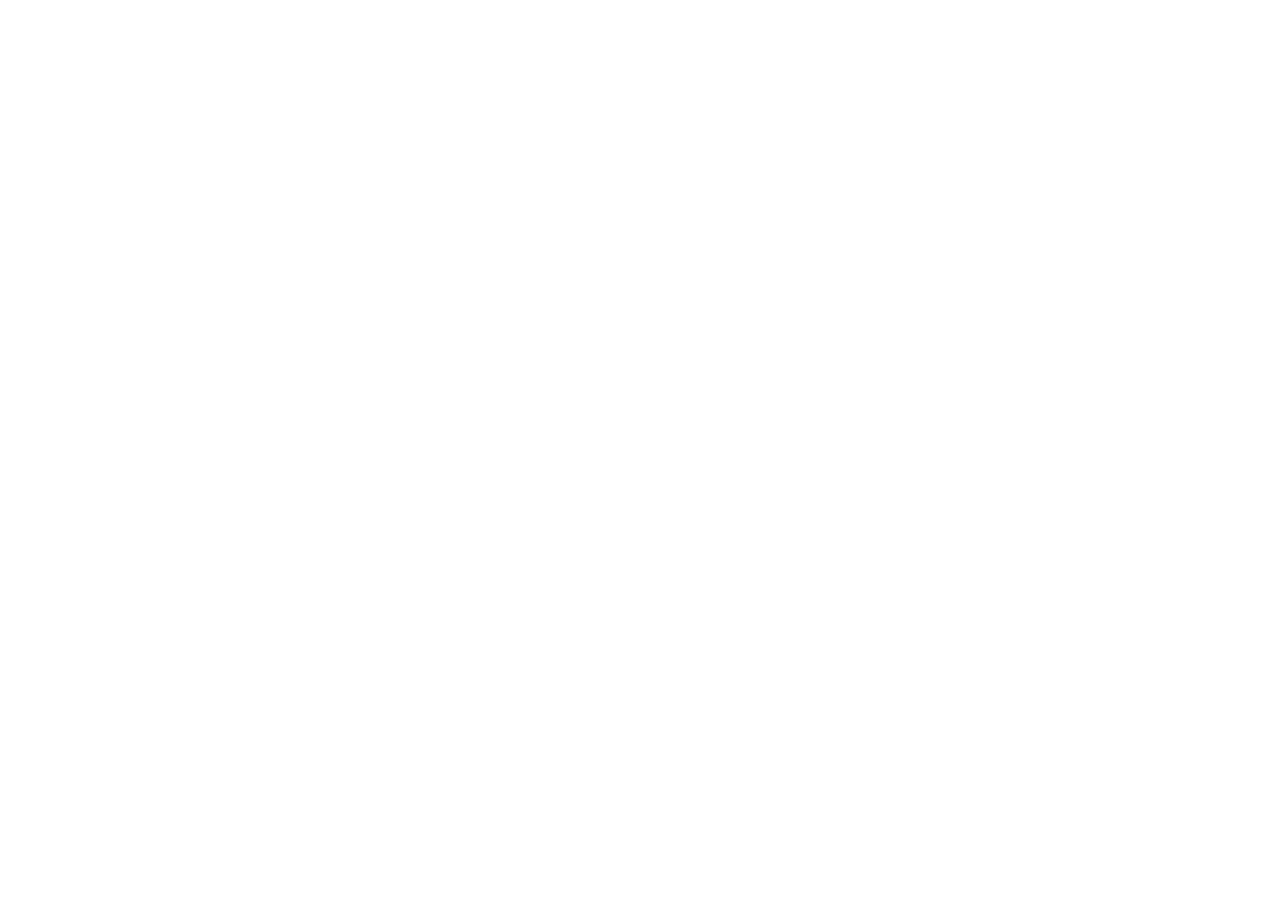
==== portfolio.html @ bcec1100 "Initial commit" ====
<!DOCTYPE html>
<html lang="en">
<head>
    <meta charset="UTF-8">
    <meta name="viewport" content="width=device-width, initial-scale=1.0">
    <title>Portfolio</title>
</head>
<body>
    
</body>
</html>
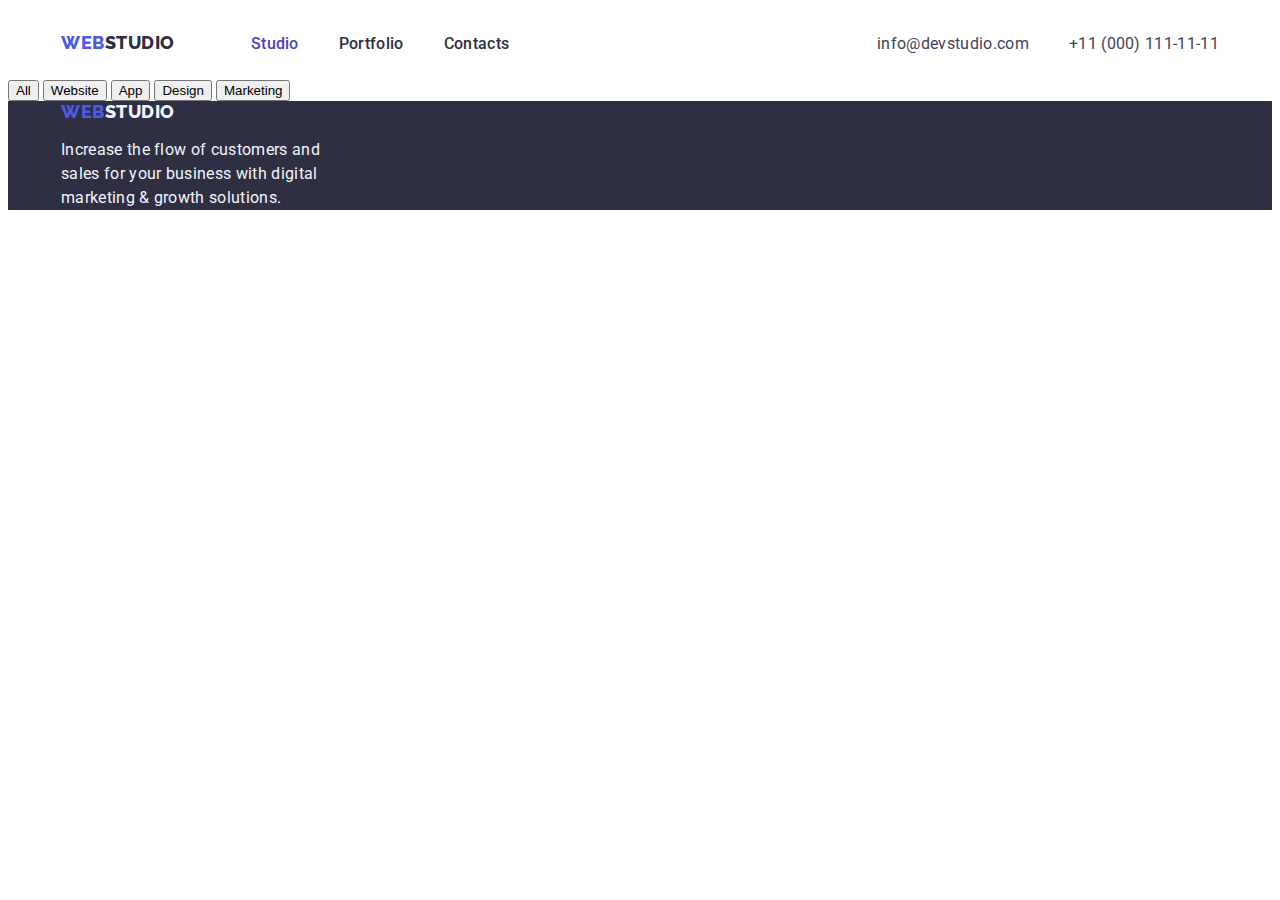
==== commit a6ce3c7a: "update css" ====
--- a/portfolio.html
+++ b/portfolio.html
@@ -1,11 +1,69 @@
 <!DOCTYPE html>
 <html lang="en">
+
 <head>
     <meta charset="UTF-8">
     <meta name="viewport" content="width=device-width, initial-scale=1.0">
-    <title>Portfolio</title>
+    <title>Studio</title>
+    <link <link rel="preconnect" href="https://fonts.googleapis.com" />
+    <link rel="preconnect" href="https://fonts.gstatic.com" crossorigin />
+    <link
+        href="https://fonts.googleapis.com/css2?family=Raleway:wght@800&family=Roboto:wght@400;500;700;900&display=swap"
+        rel="stylesheet" />
+    <link rel="stylesheet" href="./css/styles.css" />
+
 </head>
+
 <body>
-    
+    <header class="container d-flex header">
+        <div class="d-flex">
+
+            <a href="webstudio" class="web"><span>WEB</span><span class="studio-nav" </span>STUDIO</a>
+
+            <nav>
+
+                <ul class="social-link list">
+                    <li><a href="studio.html" class="social-link nav-link active">Studio</a></li>
+                    <li><a href="portfolio.html" class="social-link nav-link">Portfolio</a></li>
+                    <li><a href="#" class="social-link nav-link">Contacts</a></li>
+                </ul>
+            </nav>
+        </div>
+        <section class="contacts-info list">
+            <ul class="list">
+                <li><a href="mailto:info@devstudio.com" class="contacts-info">info@devstudio.com</a></li>
+                <li><a href="tel:+110001111111" class="contacts-info">+11 (000) 111-11-11</a></li>
+            </ul>
+        </section>
+
+    </header>
+    <main>
+        <section class="projects">
+            <div>
+                <button>All</button>
+                <button>Website</button>
+                <button>App</button>
+                <button>Design</button>
+                <button>Marketing</button>
+            </div>
+
+        </section>
+    </main>
+
+    <footer>
+        <section class="container">
+            <a href="webstudio" class="web"><span>WEB</span><span class="studio-footer">STUDIO</span></a>
+        
+            <p class="text">
+                Increase the flow of customers and <br />
+                sales for your business with digital <br />
+                marketing & growth solutions.
+            </p>
+        
+        </section>
+    </footer>
+        
+        
 </body>
+        
 </html>--- a/css/styles.css
+++ b/css/styles.css
@@ -0,0 +1,387 @@
+:root {
+    --IRIS: #4D5AE5;
+    --NAVY-BLUE: #2e2f42;
+    --SLATE: #434455;
+    --CLOUD: #f4f4fd;
+    --ocean:#4f42b5;
+    --light slate: #8e8f99;
+
+
+
+}
+ul {      
+    list-style-type: none;
+    padding: 0;
+    margin: 0;
+    
+
+}
+section.contact {
+    text-decoration: none;
+
+}
+
+body {
+    font-family: "Roboto", sans-serif;
+}
+
+section.title {
+    background-color: #2E2F42;
+   
+}
+
+h1 {
+    font-size: 56px;
+    text-align: center;
+    font-family: Roboto;
+    font-weight: 700;
+    line-height: 60px;
+    letter-spacing: 1.12px;
+    text-transform: uppercase; 
+    padding-top: 188px;
+    
+}
+
+
+    
+.container {
+    max-width: 1158px;
+    padding: 0 15px;
+    margin: 0 auto;
+}
+
+.d-flex {
+    display: flex;
+        
+}
+
+.header {
+    align-items: center;
+    justify-content:space-between;
+    padding-bottom: 24px;
+    padding-top: 24px;
+    margin: 0 auto;
+        
+}
+
+nav .list {
+    gap: 40px;
+}
+
+header .web {
+    padding-right: 76px;
+   
+    
+}
+
+.title {
+    color:#ffffff;
+    background-color: #4D5AE5;
+    border-radius: 4px;
+    border: none;
+    box-shadow: 0px 4px 4px 0px rgba(0, 0, 0, 0.15);
+    font-size: 16px
+    font-weight: 500;
+    line-height: 24px;
+    letter-spacing: 0.64px; 
+    text-align: center;
+    padding: 16px 32px;
+
+
+    
+}
+
+.title banner {
+    background: url("./images1/people-office-1.jpg");
+    height: 600px;
+    background-size: cover;
+}
+
+.title button {
+    text-align: center;
+    margin-bottom: 188px;
+}
+
+.title button:hover {
+    cursor: pointer;
+    background-color: var(--ocean);
+    
+}
+
+.web {
+    color: #4d5ae5;
+    text-decoration: none;
+    font-family: Raleway;
+    font-size: 18px;
+    font-weight: 800;
+    line-height: 21px;
+    letter-spacing: 0.54px;
+    text-transform: uppercase;   
+}
+
+.studio-nav {
+    color: var(--NAVY-BLUE);
+           
+   
+}
+.social-link { 
+    text-decoration: none;
+    list-style-type: none;
+    font-size: 16px;
+    line-height: 24px;
+    color: #2E2F42;
+    letter-spacing: 0.32px;
+    font-weight: 500;
+    display: flex;
+    
+}    
+
+.nav-link:hover,
+.nav-link:focus {
+    color: var(--ocean);
+}
+
+.active {
+    color: var(--ocean);
+}
+
+
+
+.contacts-info {
+    text-decoration: none;
+    list-style-type: none;
+    font-size: 16px;
+    line-height: 24px;
+    color: var(--SLATE);
+    letter-spacing: 0.32px;
+    font-weight: 400;
+          
+}
+
+.list {
+    display: flex;
+    gap: 40px;
+    
+    
+}
+
+.f-list {
+    display: flex;
+    gap: 24px;
+    justify-content: center;
+   
+    
+}
+
+.section {
+    padding: 120px 0px;
+   
+}
+
+.about-icon {
+    padding: 24px 0;
+    text-align: center;
+    background-color: var(--CLOUD); 
+}
+
+.techniques h2 {
+    color: var(--NAVY-BLUE);
+    font-size: 20px;
+    font-weight: 500;
+    line-height: 24px;
+    letter-spacing: 0.4px;
+   
+
+}
+
+.techniques p {
+    font-size: 16px;
+    font-weight: 400px;
+    line-height: 24px;
+    letter-spacing: 0.32px;
+    
+
+}
+
+.what-we-do h2 {
+    font-size: 36px;
+    font-weight: 700;
+    line-height: 40px;
+    letter-spacing: 0.72px;
+    text-transform: capitalize;
+    text-align: center;
+    color: var(--NAVY-BLUE);
+
+}
+
+.bg-cloud {
+    background: var(--CLOUD);
+}
+
+.team-socials {
+    display: flex;
+    justify-content: space-around;
+    padding-bottom: 32px;
+
+}
+.team-socials-icon {
+    background-color: var(--IRIS);
+    border-radius: 50%;
+    height: 40px;
+    width: 40px;
+    display: flex;
+    align-items: center;
+    justify-content: center;
+    
+
+
+}
+
+.team-socials-icon svg {
+    fill: white;
+    
+}
+
+.team-caption {
+    background-color: #ffffff;
+}
+ 
+
+
+.team h2 {
+    color: var(--NAVY-BLUE);
+    text-align: center;
+    font-size: 36px;
+    font-weight: 700;
+    line-height: 40px;
+    letter-spacing: 0.72px;
+    text-transform: capitalize;  
+
+}
+
+
+.team-members h3 {
+    color: var(--SLATE);
+    font-size: 20px;
+    font-weight: 500;
+    line-height: 24px;
+    letter-spacing: 0.4px; 
+    text-align: center;
+
+}
+
+.team-members p {
+    color: var(--SLATE);
+    font-size: 16px;
+    font-weight: 400;
+    line-height: 24px;
+    letter-spacing: 0.32px;
+    text-align: center;
+
+}
+
+
+.customers h2 {
+    color: var(--NAVY-BLUE);
+    text-align: center;
+    font-size: 36px;
+    font-weight: 700;
+    line-height: 40px;
+    letter-spacing: 0.72px;
+
+}
+.customer-icon {
+    border: 1px solid #8e8f99;
+    padding: 16px 32px;
+
+}
+
+.customer-icon:hover,
+.customer-icon:focus {
+    border-color: var(--IRIS);
+
+}    
+
+.customer-icon:hover svg,
+.customer-icon:focus svg {
+    fill: var(--IRIS);
+}
+.customer-icon svg {
+    fill: #8e8f99;
+}
+
+footer {
+    background-color: var(--NAVY-BLUE) ;
+    
+}
+.social-media {
+    color:#ffffff;
+    font-family: Roboto;
+    font-size: 16px;
+    font-weight: 500;
+    line-height: 24px;
+    letter-spacing: .32px;
+    display: flex;
+    text-align: center;
+    justify-content: center;
+        
+}
+
+.socials-icon {
+    background-color: var(--IRIS);
+    border-radius: 50%;
+    height: 24px;
+    width: 24px;
+    display: flex;
+    align-items: center;
+    justify-content: center;
+    
+    
+}
+
+.footer-socials-icon {
+    display: flex;
+    align-items: center;
+    text-align: center;
+    justify-content: center;
+    gap: 16px;
+    padding-top: 16px;
+
+     
+}
+
+.footer-socials-icon svg {
+    fill: white;
+
+}
+.footer {
+    display: flex;
+    justify-content: center;
+}
+
+.text {
+    color: var(--CLOUD);
+    font-size: 16px;
+    font-weight: 400;
+    line-height: 24px;
+    letter-spacing: 0.32px;
+
+}
+
+
+.studio-footer {
+    color: var(--CLOUD);
+
+}
+
+
+
+
+
+
+    
+    
+
+
+
+
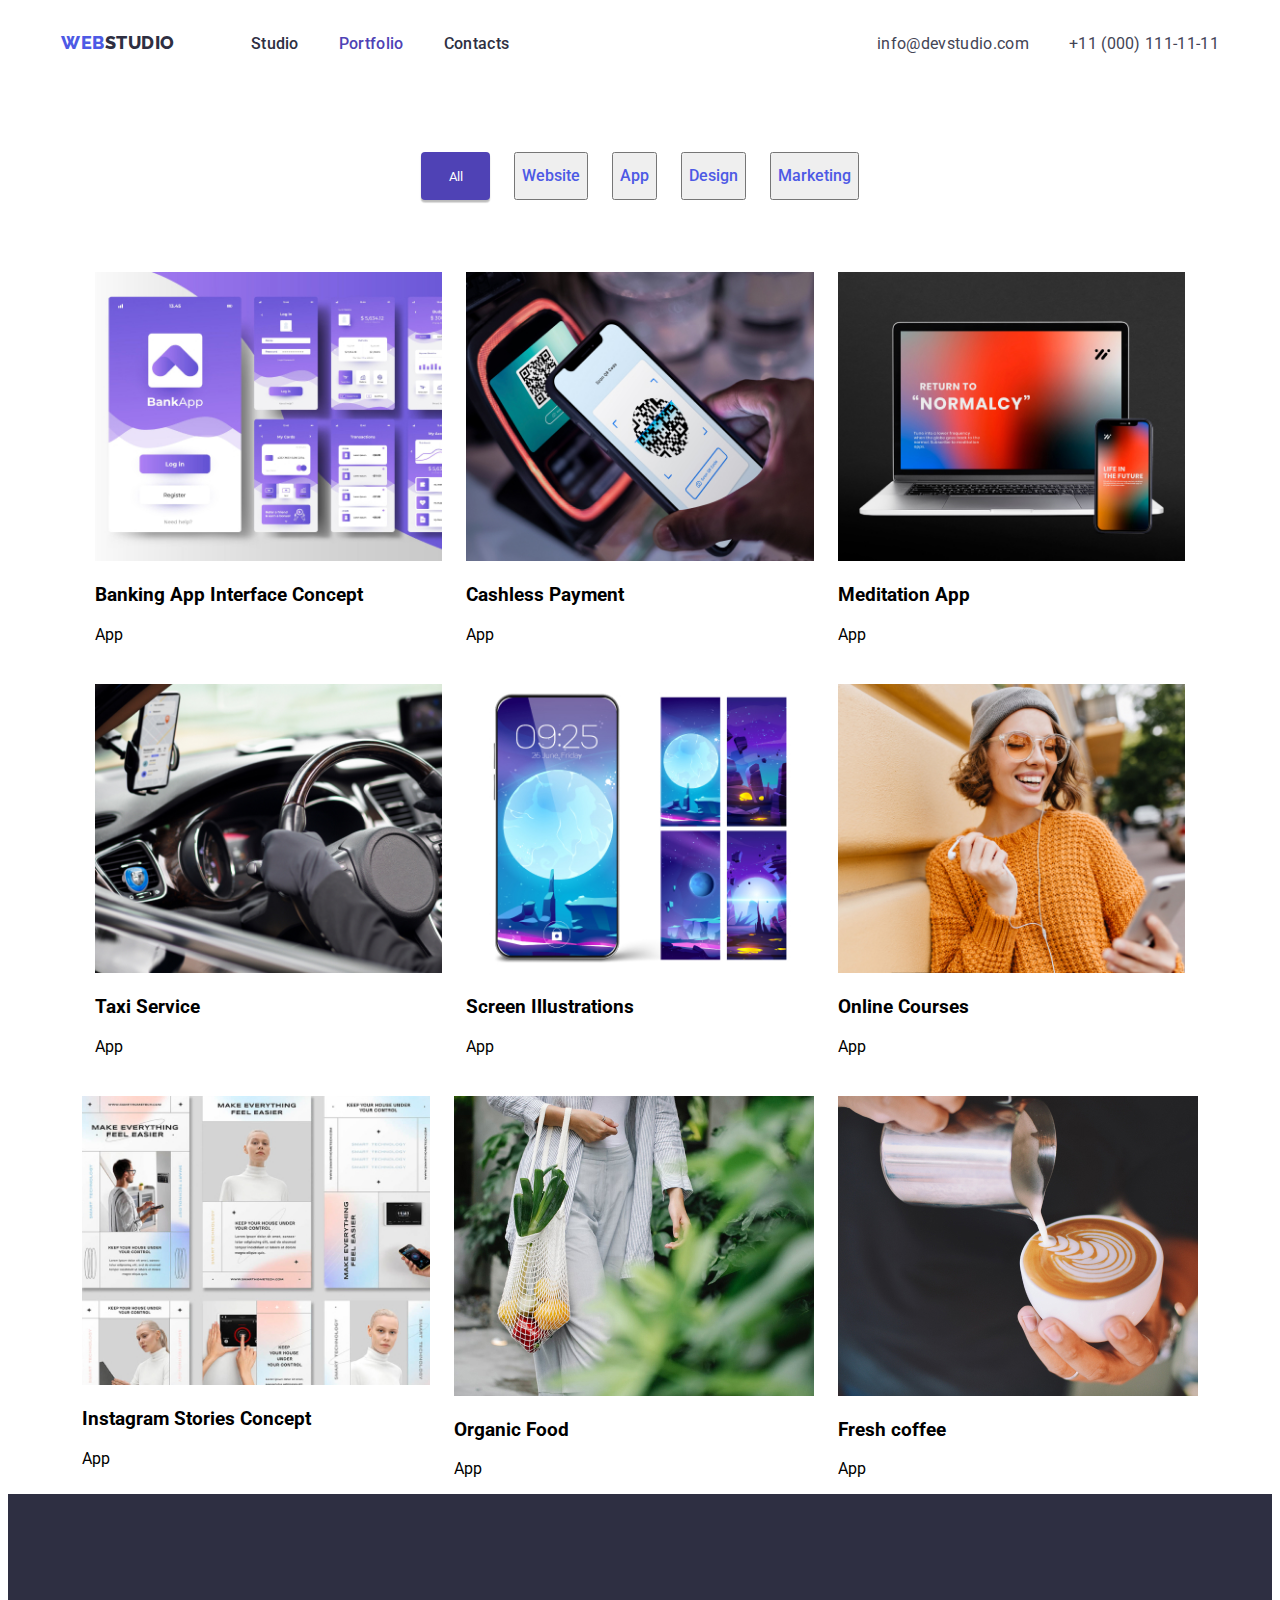
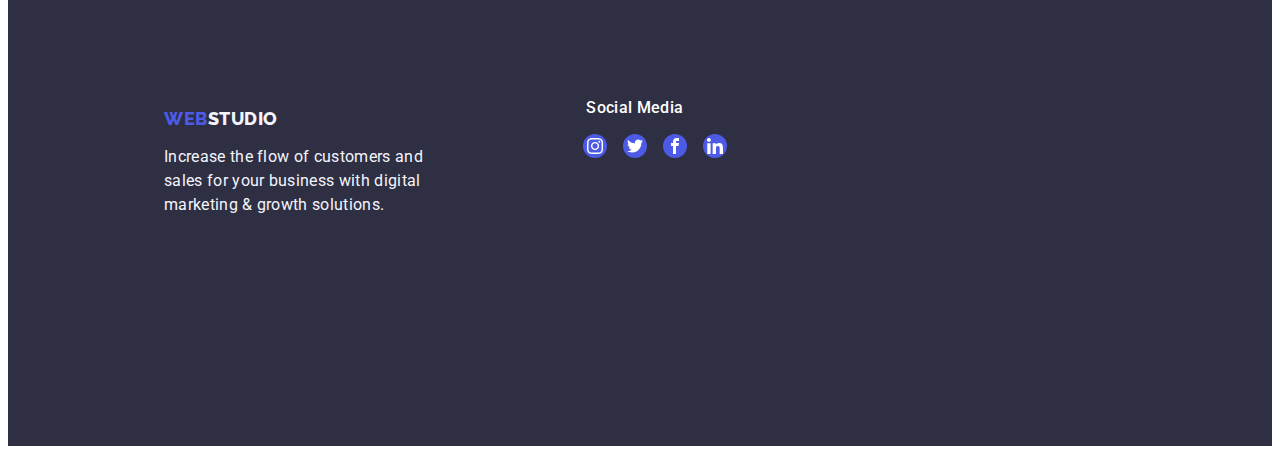
==== commit 3a16037f: "update portfolio" ====
--- a/portfolio.html
+++ b/portfolio.html
@@ -4,7 +4,7 @@
 <head>
     <meta charset="UTF-8">
     <meta name="viewport" content="width=device-width, initial-scale=1.0">
-    <title>Studio</title>
+    <title>Portfolio</title>
     <link <link rel="preconnect" href="https://fonts.googleapis.com" />
     <link rel="preconnect" href="https://fonts.gstatic.com" crossorigin />
     <link
@@ -23,8 +23,8 @@
             <nav>
 
                 <ul class="social-link list">
-                    <li><a href="studio.html" class="social-link nav-link active">Studio</a></li>
-                    <li><a href="portfolio.html" class="social-link nav-link">Portfolio</a></li>
+                    <li><a href="studio.html" class="social-link nav-link">Studio</a></li>
+                    <li><a href="portfolio.html" class="social-link nav-link active">Portfolio</a></li>
                     <li><a href="#" class="social-link nav-link">Contacts</a></li>
                 </ul>
             </nav>
@@ -39,31 +39,158 @@
     </header>
     <main>
         <section class="projects">
-            <div>
-                <button>All</button>
-                <button>Website</button>
-                <button>App</button>
-                <button>Design</button>
-                <button>Marketing</button>
+            <div class="button-link txt">
+                <button class="first-button">All</button>
+                <button class="button-row">Website</button>
+                <button class="button-row">App</button>
+                <button class="button-row">Design</button>
+                <button class="button-row">Marketing</button>
+            </div>
+
+
+            <div class="container">
+                <ul class="project-f-list">
+                    <li class="pro-list">
+                        <img class="app" src="./images2/bankapp.jpg" alt="bankapp"/>
+                        <div class="project-caption">
+                            <h3>Banking App Interface Concept</h3>
+                            <p>App</p>
+                        </div>
+
+                    </li>
+
+                    <li class="pro-list">
+                        <img class="app" src="./images2/cashless.jpg" alt="cashless"/> 
+                        <div class="project-caption">
+                        <h3>Cashless Payment</h3>
+                        <p>App</p>
+                        </div>
+                    
+                    </li>
+
+                    <li class="pro-list">
+                        <img class="app" src="./images2/laptop.jpg" alt="laptop"/>
+                        <div class="project-caption">
+                        <h3>Meditation App</h3>
+                        <p>App</p>
+                        </div>
+                    
+                    </li>
+
+                    <li class="pro-list">
+                        <img class="app" src="./images2/car.jpg" alt="car"/>
+                        <div class="project-caption">
+                        <h3>Taxi Service</h3>
+                        <p>App</p>
+                        </div>
+                    
+                    </li>
+
+                    <li class="pro-list">
+                        <img class="app" src="./images2/mobilescreen.jpg" alt="mobilescreen" />
+                        <div class="project-caption">
+                            <h3>Screen Illustrations</h3>
+                            <p>App</p>
+                        </div>
+                    
+                    </li>
+
+                    <li class="pro-list">
+                        <img class="app" src="./images2/girl.jpg" alt="girl" />
+                        <div class="project-caption">
+                            <h3>Online Courses</h3>
+                            <p>App</p>
+                        </div>
+                    
+                    </li>
+
+                    <li class="pro-list">
+                        <img class="app" src="./images2/insta.jpg" alt="instagram" />
+                        <div class="project-caption">
+                            <h3>Instagram Stories Concept</h3>
+                            <p>App</p>
+                        </div>
+                    
+                    </li>
+
+                    <li>
+                        <img class="app" src="./images2/food.jpg" alt="food" />
+                        <div class="project-caption">
+                            <h3>Organic Food</h3>
+                            <p>App</p>
+                        </div>
+                    
+                    </li>
+
+                    <li>
+                        <img class="app" src="./images2/coffee.jpg" alt="coffee" />
+                        <div class="project-caption">
+                            <h3>Fresh coffee</h3>
+                            <p>App</p>
+                        </div>
+                    
+                    </li>
+
+
+
+
+                </ul>
+
             </div>
 
         </section>
     </main>
 
-    <footer>
-        <section class="container">
-            <a href="webstudio" class="web"><span>WEB</span><span class="studio-footer">STUDIO</span></a>
-        
-            <p class="text">
-                Increase the flow of customers and <br />
-                sales for your business with digital <br />
-                marketing & growth solutions.
-            </p>
-        
-        </section>
+    <footer class="footer">
+    
+        <div class="footer-container">
+            <div class="section container">
+                <a href="webstudio" class="web"><span>WEB</span><span class="studio-footer">STUDIO</span></a>
+                <p class="text">
+                    Increase the flow of customers and <br />
+                    sales for your business with digital <br />
+                    marketing & growth solutions.
+                </p>
+            </div>
+    
+            <div class="footer-socials-icon">
+                <h2 class="social-media">Social Media</h2>
+                <ul class="social-list">
+    
+                    <li><a class="socials-icon">
+                            <svg width="16" height="16">
+                                <use href="./images1/icons.svg#instagram-2"></use>
+                            </svg>
+                        </a>
+                    </li>
+                    <li><a class="socials-icon">
+    
+                            <svg width="16" height="16">
+                                <use href="./images1/icons.svg#twitter-1"></use>
+                            </svg>
+                        </a>
+                    </li>
+                    <li><a class="socials-icon">
+    
+                            <svg width="16" height="16">
+                                <use href="./images1/icons.svg#facebook"></use>
+                            </svg>
+                        </a>
+                    </li>
+                    <li><a class="socials-icon">
+                            <svg width="16" height="16">
+                                <use href="./images1/icons.svg#linkedin-1"></use>
+                            </svg>
+                        </a>
+                    </li>
+                </ul>
+            </div>
+        </div>
+    
+    
     </footer>
-        
-        
-</body>
-        
-</html>+    
+    
+    </body>
+    
+    </html>--- a/css/styles.css
+++ b/css/styles.css
@@ -5,16 +5,12 @@
     --CLOUD: #f4f4fd;
     --ocean:#4f42b5;
     --light slate: #8e8f99;
-
-
-
 }
 ul {      
     list-style-type: none;
     padding: 0;
     margin: 0;
-    
-
+  
 }
 section.contact {
     text-decoration: none;
@@ -26,8 +22,8 @@
 }
 
 section.title {
-    background-color: #2E2F42;
-   
+    background: var(--NAVY-BLUE);
+ 
 }
 
 h1 {
@@ -41,9 +37,7 @@
     padding-top: 188px;
     
 }
-
-
-    
+   
 .container {
     max-width: 1158px;
     padding: 0 15px;
@@ -58,7 +52,6 @@
 .header {
     align-items: center;
     justify-content:space-between;
-    padding-bottom: 24px;
     padding-top: 24px;
     margin: 0 auto;
         
@@ -74,32 +67,37 @@
     
 }
 
+.title-banner {
+    background: linear-gradient(rgba(46, 47, 66, 0.7), rgba(46, 47, 66, 0.7)),
+        url('../images1/people-office-1.jpg');
+    height: 600px;
+    text-align: center;
+    background-size: cover;
+}
+
 .title {
-    color:#ffffff;
-    background-color: #4D5AE5;
+    position: relative;
+    color: var(--CLOUD);
+}
+   
+
+.button {
+    font-size: 16px;
+    border-style: none;
+    line-height: 24px;
+    font-weight: 500;
+    color: var(--CLOUD);
+    letter-spacing: 0.64px;
+    background-color: var(--IRIS);
     border-radius: 4px;
-    border: none;
-    box-shadow: 0px 4px 4px 0px rgba(0, 0, 0, 0.15);
-    font-size: 16px
-    font-weight: 500;
-    line-height: 24px;
-    letter-spacing: 0.64px; 
-    text-align: center;
     padding: 16px 32px;
-
-
-    
-}
-
-.title banner {
-    background: url("./images1/people-office-1.jpg");
-    height: 600px;
-    background-size: cover;
-}
-
-.title button {
-    text-align: center;
-    margin-bottom: 188px;
+    cursor: pointer;
+    
+}
+
+.button:hover {
+    background-color: var(--ocean);
+    
 }
 
 .title button:hover {
@@ -170,7 +168,6 @@
     gap: 24px;
     justify-content: center;
    
-    
 }
 
 .section {
@@ -199,10 +196,10 @@
     font-weight: 400px;
     line-height: 24px;
     letter-spacing: 0.32px;
-    
-
-}
-
+  
+
+}
+/* WHAT WE DO SECTION */
 .what-we-do h2 {
     font-size: 36px;
     font-weight: 700;
@@ -213,6 +210,7 @@
     color: var(--NAVY-BLUE);
 
 }
+/* OUR TEAM SECTION*/
 
 .bg-cloud {
     background: var(--CLOUD);
@@ -232,9 +230,7 @@
     display: flex;
     align-items: center;
     justify-content: center;
-    
-
-
+ 
 }
 
 .team-socials-icon svg {
@@ -279,8 +275,9 @@
     text-align: center;
 
 }
-
-
+/*END OF OUR TEAM SECITON*/
+
+/* CUSTOMER SECTION */
 .customers h2 {
     color: var(--NAVY-BLUE);
     text-align: center;
@@ -310,9 +307,121 @@
     fill: #8e8f99;
 }
 
+/*END OF CUSTOMER SECTION*/
+
+
+/* PORTFOLIO STYLING*/
+
+
+.button-link {
+    display: flex;
+    gap: 24px;
+    justify-content: center;
+    padding-bottom: 72px;
+    padding-top: 96px;
+    border-radius: 4px;
+    border-style: none;
+    
+
+
+}
+.first-button {
+    color: #ffffff;
+    font-family: Roboto;
+    background: var(--ocean);
+    box-shadow: 0px 2px 2px 0px rgba(0, 0, 0, 0.12),
+        0px 2px 1px 0px rgba(0, 0, 0, 0.08),
+        0px 3px 1px 0px rgba(0, 0, 0, 0.10);
+    border-style: none;
+    border-radius: 4px;
+    width: 69px;
+    height: 48px; 
+    
+    
+  
+}
+
+.button-link txt {
+    font-family: Roboto;
+    font-size: 16px;
+    font-weight: 500;
+    line-height: 24px;
+    letter-spacing: 0.64px;
+    padding: 12px 24px;
+    background: var(--CLOUD);
+
+
+        
+
+}
+
+.button-row {
+    color: var(--IRIS);
+    text-align: center;
+    font-family: Roboto;
+    font-size: 16px;
+    font-weight: 500;
+    line-height: 24px;
+    letter-spacing: 0.64px
+    border: 1px solid #E7E9FC;
+}
+.project-f-list {
+    width: 100%;
+    flex-wrap: wrap;
+    display: flex;
+    gap: 24px;
+    justify-content: center;
+
+
+}
+.pro-list {
+    width: 30%;
+     
+
+}
+
+.app {
+    width: 100%;
+    
+
+}
+
+
+
+
+
+/* FOOTER STYLING*/
+
 footer {
-    background-color: var(--NAVY-BLUE) ;
-    
+    background-color: var(--NAVY-BLUE);
+    display: flex;
+    padding: 120px 0;
+    padding-left: 156px;
+    height: 312px;
+  
+    
+}
+
+.footer-container {
+    display: flex;
+    column-gap: 120px;
+    justify-content: center;
+    align-items: center;
+}
+
+.studio-footer {
+    font-size: 18px;
+    line-height: 21px;
+    font-weight: 800px;
+    color: var(--CLOUD);
+    letter-spacing: 0.54px;
+}
+.text {
+    font-size: 16px;
+    line-height: 24px;
+    font-weight: 400;
+    color: var(--CLOUD);
+    letter-spacing: 0.32px;
 }
 .social-media {
     color:#ffffff;
@@ -322,9 +431,9 @@
     line-height: 24px;
     letter-spacing: .32px;
     display: flex;
-    text-align: center;
-    justify-content: center;
-        
+    align-items: center;
+    justify-content: center;
+       
 }
 
 .socials-icon {
@@ -335,30 +444,29 @@
     display: flex;
     align-items: center;
     justify-content: center;
-    
-    
+   
 }
 
 .footer-socials-icon {
-    display: flex;
-    align-items: center;
-    text-align: center;
-    justify-content: center;
-    gap: 16px;
-    padding-top: 16px;
-
-     
+    display: inline-block;
+    justify-content: center;
+    align-items: center;
+    padding-bottom: 100px;
+    
 }
 
 .footer-socials-icon svg {
     fill: white;
 
 }
-.footer {
-    display: flex;
-    justify-content: center;
-}
-
+
+.social-list {
+    display: flex;
+    justify-content: center;
+    flex-wrap: wrap;
+    column-gap: 16px;
+    padding-left: 40px;
+}
 .text {
     color: var(--CLOUD);
     font-size: 16px;
@@ -368,20 +476,16 @@
 
 }
 
-
-.studio-footer {
-    color: var(--CLOUD);
-
-}
-
-
-
-
-
-
-    
-    
-
-
-
-
+/* END OF FOOTER STYLING*/
+
+
+
+
+
+
+    
+    
+
+
+
+
